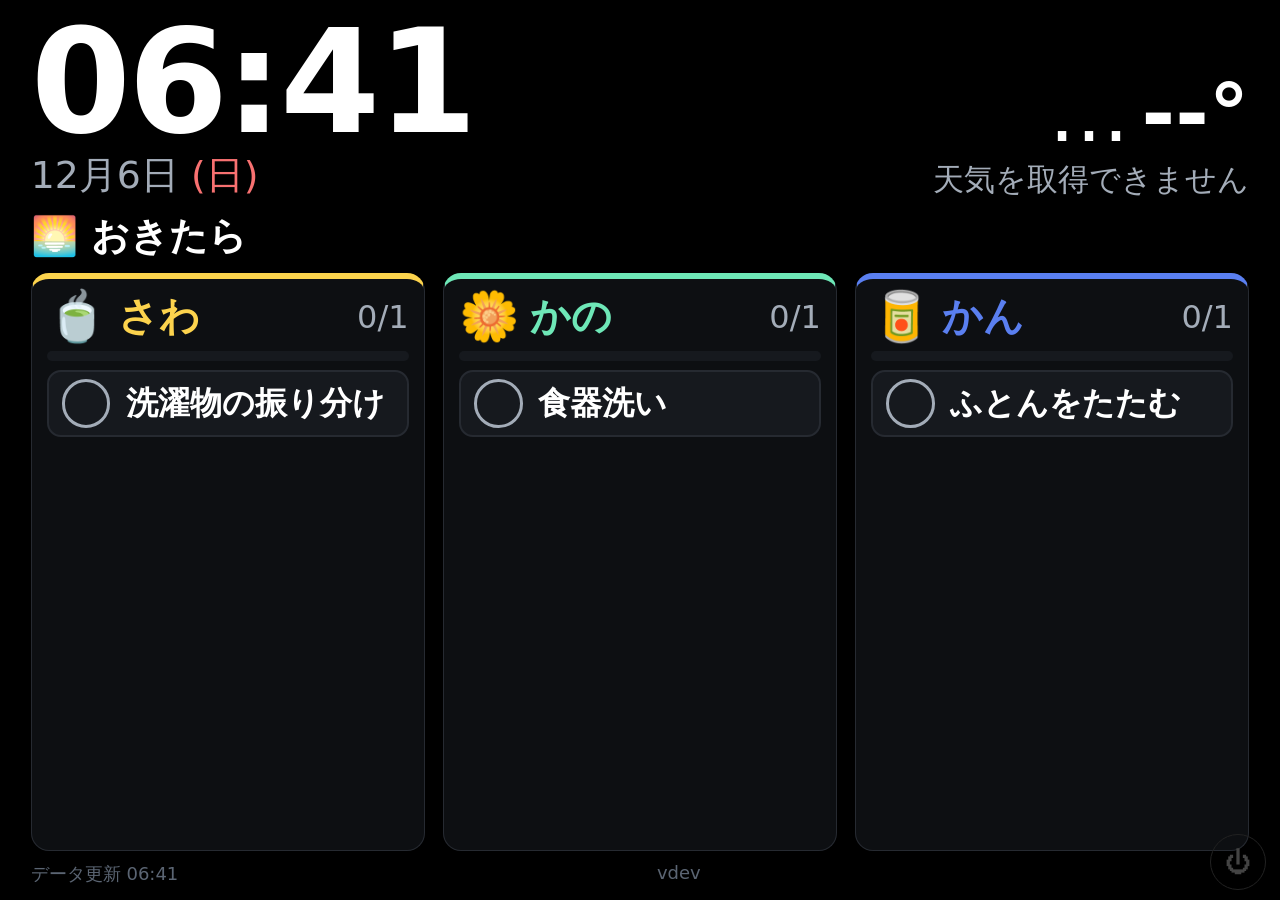
==== index.html @ 6d6b92a8 "傘のお知らせをアラート欄から、服装の目安の右に移す（リストが押し下げられないように） Co-Authored-By: Claude Opus 5.5 <noreply@anthropic.com>" ====
<!DOCTYPE html>
<html lang="ja">
<head>
  <meta charset="UTF-8">
  <meta name="viewport" content="width=device-width, initial-scale=1, maximum-scale=1, user-scalable=no">
  <meta name="theme-color" content="#000000">
  <meta name="build" content="dev">
  <title>Door Dashboard</title>
  <link rel="stylesheet" href="css/style.css?v=dev">
</head>
<body>
  <div id="shift" class="shift">
    <header class="top">
      <div class="clock-block">
        <div id="clock" class="clock">--:--</div>
        <div id="date" class="date">----</div>
      </div>
      <div id="weather" class="weather" aria-live="polite">
        <div class="weather-main">
          <span id="wx-icon" class="wx-icon">…</span>
          <span id="wx-temp" class="wx-temp">--°</span>
          <span id="wx-wear" class="wx-wear" hidden>
            <span id="wx-wear-icon" class="wx-wear-icon"></span>
            <span id="wx-wear-label" class="wx-wear-label"></span>
          </span>
          <span id="wx-umb" class="wx-wear wx-umb" hidden>
            <span class="wx-wear-icon">☂️</span>
            <span id="wx-umb-label" class="wx-wear-label"></span>
          </span>
        </div>
        <div id="wx-sub" class="wx-sub">天気を取得中</div>
      </div>
    </header>

    <div id="alerts" class="alerts"></div>

    <div class="now-title-row">
      <h2 id="now-title">いまやること</h2>
    </div>

    <!-- 子どもごとの列（JSで members から生成） -->
    <main id="columns" class="columns"></main>

    <footer class="foot">
      <span id="status-data">データ: --</span>
      <span id="status-device"></span>
      <span id="status-error" class="status-error"></span>
    </footer>
  </div>

  <!-- 顔スキャン中の小窓（カメラ使用中であることを必ず見せる） -->
  <div id="face-scan" class="face-scan" hidden>
    <video id="face-video" autoplay muted playsinline></video>
    <div id="face-scan-msg">👀 顔を見せてね</div>
  </div>

  <div id="toast" class="toast" hidden></div>

  <!-- 設定（時計を2秒長押しで開く：大人用） -->
  <div id="settings" class="modal" hidden>
    <div class="modal-box">
      <div class="modal-head">
        <h2>設定</h2>
        <button id="settings-close" class="btn">閉じる</button>
      </div>
      <label class="row toggle">
        <input type="checkbox" id="face-enabled">
        <span>顔認識で子どもの列をズーム</span>
      </label>
      <p class="note">顔の特徴データ（数値）はこのタブレットの中だけに保存されます。写真は保存せず、外部にも送信しません。</p>
      <div id="enroll-list" class="enroll-list"></div>
      <div class="enroll-stage" id="enroll-stage" hidden>
        <video id="enroll-video" autoplay muted playsinline></video>
        <div id="enroll-msg" class="enroll-msg"></div>
      </div>
      <div class="row">
        <button id="face-test" class="btn">認識テスト</button>
        <button id="face-clear-all" class="btn danger">顔データを全部消す</button>
      </div>
      <h3>完了通知</h3>
      <p class="note">子どもが自分の列を全部チェックしたら、ntfy アプリに通知します。スマホの ntfy で同じトピック名を購読してください。トピック名はこのタブレットにだけ保存されます（推測されにくい長い名前にする）。</p>
      <div class="row">
        <input id="ntfy-topic" class="text-input" type="text" placeholder="トピック名 または https://…" autocomplete="off" autocapitalize="off" spellcheck="false">
        <button id="ntfy-test" class="btn">テスト送信</button>
      </div>
      <div id="ntfy-msg" class="note"></div>
      <h3>さわの夕ごはん</h3>
      <p class="note">Apps Script（gas/）の Web アプリの URL（https://script.google.com/macros/s/…/exec）。このタブレットにだけ保存されます。</p>
      <div class="row">
        <input id="dinner-url" class="text-input" type="text" placeholder="https://script.google.com/macros/s/…/exec" autocomplete="off" autocapitalize="off" spellcheck="false">
        <button id="dinner-test" class="btn">保存して読み込む</button>
      </div>
      <div id="dinner-msg" class="note"></div>
      <h3>診断ログ</h3>
      <p class="note">画面が止まったときの記録です（新しい順）。止まった後にここを写真で送ってください。</p>
      <pre id="diag-log" class="diag-log"></pre>
    </div>
  </div>

  <button id="face-btn" class="face-btn" aria-label="顔で切り替え" title="顔で切り替え" hidden>👤</button>
  <button id="screen-off" class="screen-off" aria-label="画面オフ" title="画面オフ">⏻</button>

  <script src="js/face.js?v=dev"></script>
  <script src="js/app.js?v=dev"></script>
</body>
</html>
---- css/style.css ----
/* ===== Door Dashboard — dark / high-contrast ===== */
:root {
  --bg: #000000;          /* 純黒：バックライト漏れ・消費電力を低減 */
  --panel: #0d0f12;
  --panel-2: #16191e;
  --line: #262a31;
  --text: #ffffff;
  --text-dim: #a3acb8;
  --amber: #ffb300;
  --cyan: #22d3ee;
  --ok: #34d399;
  --danger: #f87171;
  --warn: #ffb300;
  --info: #22d3ee;
  --accent: #c084fc;
  --muted: #94a3b8;
  --radius: 18px;
  --tap: 84px; /* 指で押しやすい最小高さ */
}

* { box-sizing: border-box; -webkit-tap-highlight-color: transparent; }
[hidden] { display: none !important; }

html, body {
  margin: 0;
  height: 100%;
  background: var(--bg);
  color: var(--text);
  font-family: "Noto Sans JP", "Hiragino Sans", system-ui, sans-serif;
  overflow: hidden;
  user-select: none;
  -webkit-user-select: none;
  -webkit-touch-callout: none;
  touch-action: manipulation; /* ダブルタップ判定の待ちをなくす */
}
/* 設定の入力欄は選択・貼り付けできるようにする */
input, textarea { user-select: text; -webkit-user-select: text; -webkit-touch-callout: default; }

/* 焼き付き防止：JSで数px移動させる */
.shift {
  height: 100%;
  display: flex;
  flex-direction: column;
  padding: 2.2vh 3vw;
  gap: 1.6vh;
  transition: transform 2s ease;
}

/* 夜間減光（Fully非対応端末でもCSSで暗く） */
body.dim .shift { filter: brightness(0.45); }

/* ---------- Header ---------- */
.top {
  display: flex;
  justify-content: space-between;
  align-items: flex-end;
}
.clock {
  font-size: clamp(64px, min(13vw, 20vh), 180px);
  font-weight: 700;
  line-height: 0.95;
  letter-spacing: -0.02em;
  font-variant-numeric: tabular-nums;
}
.date {
  font-size: clamp(20px, 3.4vw, 40px);
  color: var(--text-dim);
  margin-top: 0.6vh;
}
.date .dow-sun { color: var(--danger); }
.date .dow-sat { color: var(--info); }

.weather { text-align: right; }
.weather-main { display: flex; align-items: center; gap: 12px; justify-content: flex-end; }
.wx-icon { font-size: clamp(40px, min(8vw, 11vh), 96px); line-height: 1; }
.wx-temp {
  font-size: clamp(40px, min(8vw, 11vh), 96px);
  font-weight: 700;
  font-variant-numeric: tabular-nums;
}
.wx-wear {
  display: flex; flex-direction: column; align-items: center;
  padding-left: 12px; border-left: 2px solid var(--line);
}
.wx-wear[hidden] { display: none; }
.wx-wear-icon { font-size: clamp(32px, min(6vw, 8vh), 72px); line-height: 1; }
.wx-wear-label { font-size: clamp(14px, 2vw, 22px); color: var(--text-dim); white-space: nowrap; }
.wx-umb .wx-wear-label { color: var(--info); font-weight: 700; }
.wx-sub { font-size: clamp(16px, 2.6vw, 28px); color: var(--text-dim); }
.wx-sub .hi { color: var(--danger); }
.wx-sub .lo { color: var(--info); }

/* ---------- Alerts ---------- */
.alerts { display: flex; flex-direction: column; gap: 1vh; }
.alerts:empty { display: none; }
.alert {
  display: flex;
  align-items: center;
  gap: 14px;
  padding: 1.4vh 2vw;
  border-radius: var(--radius);
  font-size: clamp(20px, 3.4vw, 36px);
  font-weight: 700;
  border: 3px solid;
}
.alert.warn   { border-color: var(--warn);   background: rgba(255,179,0,.14); color: var(--warn); }
.alert.info   { border-color: var(--info);   background: rgba(34,211,238,.12); color: var(--info); }
.alert.danger { border-color: var(--danger); background: rgba(248,113,113,.14); color: var(--danger); }
.alert.pulse { animation: pulse 2s ease-in-out infinite; }
@keyframes pulse { 50% { opacity: .55; } }

/* ---------- Columns (子ども別) ---------- */
.now-title-row h2 { margin: 0; font-size: clamp(22px, 3.6vw, 40px); }

.columns {
  flex: 1;
  min-height: 0;
  display: grid;
  grid-template-columns: repeat(var(--cols, 3), 1fr);
  gap: 1.4vw;
}
.col {
  --c: var(--info);
  background: var(--panel);
  border: 1px solid var(--line);
  border-top: 8px solid var(--c);
  border-radius: var(--radius);
  padding: 1.6vh 1.4vw;
  display: flex;
  flex-direction: column;
  min-height: 0;
  min-width: 0;
}
.col-outings { display: flex; flex-wrap: wrap; gap: .6vh .6vw; margin-bottom: .8vh; }
.outing {
  display: inline-flex;
  align-items: baseline;
  gap: .5vw;
  font-size: clamp(16px, min(2.4vw, 3.2vh), 28px);
  font-weight: 700;
  padding: .3vh .8vw;
  border-radius: 99px;
  border: 2px solid var(--c);
  color: var(--text);
  background: var(--panel-2);
}
.outing-time { color: var(--c); font-variant-numeric: tabular-nums; }
/* さわの夕ごはん：当日朝のダメ押し確認 */
.dinner-ask { margin: 0 0 1vh; padding: 1vh .8vw; border: 2px solid var(--c); border-radius: 12px; background: var(--panel-2); }
.dinner-ask-title { font-size: clamp(18px, min(2.6vw, 3.4vh), 30px); font-weight: 800; margin-bottom: .6vh; }
.dinner-ask-btns { display: flex; flex-direction: column; gap: .5vh; }
.dinner-btn { display: flex; align-items: center; gap: .6vw; white-space: nowrap; font: inherit; font-size: clamp(16px, min(2.2vw, 3vh), 26px); font-weight: 700;
  padding: .6vh .8vw; border-radius: 10px; border: 2px solid var(--text-dim); background: #000; color: var(--text); text-align: left; }
.dinner-btn-icon { font-size: 1.2em; line-height: 1.2; }
.dinner-btn.on { border-color: var(--c); color: var(--c); box-shadow: 0 0 0 2px var(--c) inset; }
.dinner-ask.busy .dinner-btn { opacity: .5; }
.dinner-ask-msg { font-size: clamp(13px, min(1.6vw, 2.2vh), 18px); color: var(--text-dim); margin-top: .4vh; min-height: 1em; }
.col.collapsed .dinner-ask { display: none; }
.col-head { display: flex; align-items: center; gap: 10px; }
.col-icon { font-size: clamp(28px, min(5vw, 7vh), 60px); line-height: 1; }
.col-name { font-size: clamp(22px, min(3.6vw, 5vh), 42px); font-weight: 800; color: var(--c); flex: 1; min-width: 0; }
.progress-text { font-size: clamp(18px, 2.8vw, 32px); color: var(--text-dim); font-variant-numeric: tabular-nums; }

.progress {
  height: 10px;
  background: var(--panel-2);
  border-radius: 99px;
  margin: 1.2vh 0 1.4vh;
  overflow: hidden;
}
.progress-bar {
  height: 100%;
  width: 0;
  background: var(--c);
  border-radius: 99px;
  transition: width .4s ease;
}

.task-list {
  list-style: none;
  margin: 0;
  padding: 0;
  display: flex;
  flex-direction: column;
  gap: 1vh;
  overflow-y: auto;
  flex: 1;
}
.task {
  flex: none;               /* 行が潰れないように（溢れたらスクロール） */
  min-height: var(--tap);
  display: flex;
  align-items: center;
  gap: 1.2vw;
  padding: 1.2vh 1.2vw;
  background: var(--panel-2);
  border: 2px solid var(--line);
  border-radius: 14px;
  cursor: pointer;
  transition: background .2s, border-color .2s, opacity .2s;
}
.task:active { transform: scale(0.98); }
.task.pressed { border-color: var(--c); }
.check {
  flex: none;
  width: clamp(36px, 5vw, 56px);
  height: clamp(36px, 5vw, 56px);
  border-radius: 50%;
  border: 4px solid var(--text-dim);
  display: grid;
  place-items: center;
  font-size: clamp(20px, 3.4vw, 34px);
  font-weight: 900;
  color: transparent;
}
.task-body { flex: 1; min-width: 0; }
.task-title {
  font-size: clamp(18px, min(3vw, 4.4vh), 36px);
  font-weight: 700;
  line-height: 1.25;
  word-break: break-word;
}

.task.done { border-color: transparent; background: transparent; }
.task.done .check { border-color: #555; background: #555; color: #000; }
.task.done .task-title { color: #5c6470; text-decoration: line-through; text-decoration-thickness: 3px; }

.empty, .all-done-msg {
  flex: 1;
  display: grid;
  place-content: center;
  text-align: center;
  color: var(--text-dim);
  font-size: clamp(16px, 2.6vw, 28px);
  gap: 1vh;
}
.empty-icon { font-size: clamp(40px, 7vw, 84px); }

/* 全部できたら列全体をお祝い表示 */
.col.complete { border-color: var(--c); box-shadow: 0 0 0 2px var(--c) inset; }
.col.complete .col-name::after { content: " 🎉"; }

/* ---------- Footer ---------- */
.foot {
  display: flex;
  justify-content: space-between;
  font-size: clamp(12px, 1.6vw, 18px);
  color: #5b6573;
}


/* ---------- 画面オフボタン（右下・控えめ） ---------- */
.screen-off {
  position: fixed;
  right: 14px;
  bottom: 10px;
  width: 56px;
  height: 56px;
  border-radius: 50%;
  border: 1px solid #222;
  background: transparent;
  color: #444;
  font-size: 26px;
  display: grid;
  place-items: center;
  padding: 0;
}
.screen-off:active { color: var(--amber); border-color: var(--amber); }
.foot { padding-right: 70px; }

/* ---------- 高さが低い横長画面（WXGA 1280×800 など）向けの詰め ---------- */
@media (max-height: 900px) and (orientation: landscape) {
  .shift { padding: 1.6vh 2.4vw; gap: 1.2vh; }
  .clock { font-size: 16vh; }
  .date { font-size: 4.2vh; margin-top: 0; }
  .wx-icon, .wx-temp { font-size: 9vh; }
  .wx-sub { font-size: 3.4vh; }
  .alert { padding: .8vh 1.6vw; font-size: 4vh; }
  .now-title-row h2 { font-size: 4.2vh; }
  .col { padding: 1.2vh 1.2vw; border-top-width: 6px; }
  .col-icon { font-size: 5.4vh; }
  .col-name { font-size: 4.4vh; }
  .progress { margin: .8vh 0 1vh; }
  .task-list { gap: .8vh; }
  .task { min-height: 64px; padding: .8vh 1vw; }
  .check { width: 5.4vh; height: 5.4vh; border-width: 3px; font-size: 3.4vh; }
  .task-title { font-size: 3.6vh; line-height: 1.2; }
}

/* ---------- ズーム（1人フォーカス） ---------- */
.col-head { cursor: pointer; }
.columns.focusing { transition: grid-template-columns .3s ease; }
.col.collapsed {
  cursor: pointer;
  padding: 1.6vh .6vw;
  align-items: center;
  justify-content: flex-start;
}
.col.collapsed .col-head { flex-direction: column; gap: 1vh; }
.col.collapsed .col-name,
.col.collapsed .task-list,
.col.collapsed .empty,
.col.collapsed .progress { display: none; }
.col.collapsed .col-icon { font-size: clamp(40px, 6vh, 64px); }
.col.focused .task-title { font-size: clamp(26px, min(4.4vw, 6vh), 56px); }
.col.focused .check { width: clamp(44px, 7vh, 72px); height: clamp(44px, 7vh, 72px); }

/* ---------- 顔スキャン小窓 ---------- */
.face-scan {
  position: fixed;
  right: 20px;
  bottom: 80px;
  width: 240px;
  background: #000;
  border: 3px solid var(--cyan);
  border-radius: 16px;
  overflow: hidden;
  z-index: 20;
  text-align: center;
}
.face-scan video { width: 100%; display: block; transform: scaleX(-1); }
#face-scan-msg { padding: 8px; font-size: 20px; font-weight: 700; color: var(--cyan); }

.face-btn {
  position: fixed;
  right: 80px;
  bottom: 10px;
  width: 56px;
  height: 56px;
  border-radius: 50%;
  border: 1px solid #222;
  background: transparent;
  color: #666;
  font-size: 26px;
  padding: 0;
}
.face-btn:active { border-color: var(--cyan); }
body.face-on .foot { padding-right: 140px; }

/* ---------- トースト ---------- */
.toast {
  position: fixed;
  left: 50%;
  top: 40%;
  transform: translate(-50%, -50%);
  background: #111;
  border: 4px solid var(--c, var(--amber));
  color: var(--text);
  font-size: clamp(28px, 5vw, 64px);
  font-weight: 800;
  padding: 3vh 4vw;
  border-radius: 24px;
  z-index: 30;
  box-shadow: 0 10px 60px rgba(0,0,0,.8);
  pointer-events: none;
  animation: pop .25s ease-out;
}
@keyframes pop { from { transform: translate(-50%, -50%) scale(.85); opacity: 0; } }

/* ---------- 全部できた！エフェクト ---------- */
.celebrate { position: fixed; inset: 0; z-index: 35; pointer-events: none; overflow: hidden; }
.confetti { position: absolute; width: 16px; height: 24px; border-radius: 3px; } /* will-change は付けない（レイヤーが増えて重い） */
.celebrate-msg {
  position: absolute;
  left: 50%;
  top: 45%;
  transform: translate(-50%, -50%);
  text-align: center;
  padding: 3vh 5vw;
  border-radius: 28px;
  background: rgba(0,0,0,.82);
  border: 6px solid var(--c);
  animation: cheer 3.2s ease-out forwards;
  white-space: nowrap;
}
.celebrate-big { font-size: clamp(40px, 8vw, 110px); font-weight: 900; color: #fff; line-height: 1.1; }
.celebrate-name { font-size: clamp(26px, 4.4vw, 60px); font-weight: 800; color: var(--c); margin-top: 1vh; }
@keyframes cheer {
  0%   { transform: translate(-50%, -50%) scale(.3); opacity: 0; }
  12%  { transform: translate(-50%, -50%) scale(1.15); opacity: 1; }
  20%  { transform: translate(-50%, -50%) scale(.95); }
  28%  { transform: translate(-50%, -50%) scale(1); }
  80%  { transform: translate(-50%, -50%) scale(1); opacity: 1; }
  100% { transform: translate(-50%, -50%) scale(.9); opacity: 0; }
}
.col.just-done { animation: glow 1.6s ease-out; }
@keyframes glow {
  0%, 100% { background: var(--panel); }
  30%      { background: #1f2a1f; }
}

/* ---------- 設定モーダル ---------- */
.modal {
  position: fixed;
  inset: 0;
  background: rgba(0,0,0,.85);
  display: grid;
  place-items: center;
  z-index: 40;
}
.modal-box {
  width: min(720px, 92vw);
  max-height: 92vh;
  overflow-y: auto;
  background: var(--panel);
  border: 1px solid var(--line);
  border-radius: 20px;
  padding: 24px 28px;
  font-size: 20px;
}
.modal-head { display: flex; justify-content: space-between; align-items: center; }
.modal-head h2 { margin: 0; }
.row { display: flex; gap: 12px; align-items: center; margin: 16px 0; flex-wrap: wrap; }
.toggle input { width: 32px; height: 32px; accent-color: var(--cyan); }
.note { color: var(--text-dim); font-size: 16px; margin: 4px 0 12px; }
.text-input {
  font: inherit;
  font-size: 18px;
  flex: 1;
  min-width: 240px;
  padding: 10px 14px;
  border-radius: 12px;
  border: 2px solid var(--line);
  background: #000;
  color: var(--text);
}
.btn {
  font: inherit;
  font-size: 18px;
  padding: 10px 18px;
  border-radius: 12px;
  border: 2px solid var(--line);
  background: var(--panel-2);
  color: var(--text);
}
.btn:active { border-color: var(--cyan); }
.btn.primary { border-color: var(--cyan); color: var(--cyan); }
.btn.danger { border-color: var(--danger); color: var(--danger); }
.btn:disabled { opacity: .4; }
.enroll-list { display: flex; flex-direction: column; gap: 10px; }
.enroll-item {
  display: flex;
  align-items: center;
  gap: 12px;
  padding: 10px 14px;
  background: var(--panel-2);
  border-radius: 12px;
  border-left: 6px solid var(--c);
}
.enroll-item .who { flex: 1; font-weight: 700; }
.enroll-item .cnt { color: var(--text-dim); font-size: 16px; }
.enroll-stage { margin-top: 14px; text-align: center; }
.enroll-stage video { width: 100%; max-width: 420px; border-radius: 14px; transform: scaleX(-1); background: #000; }
.enroll-msg { font-size: 24px; font-weight: 700; color: var(--cyan); margin-top: 8px; }

/* ---------- 自動フィット（溢れた列だけ詰める） ---------- */
.col.fit-1 .task { min-height: 0; padding-top: .9vh; padding-bottom: .9vh; }
.col.fit-1 .task-list { gap: .8vh; }
.col.fit-2 .task-title { font-size: clamp(16px, min(2.6vw, 3.4vh), 30px); }
.col.fit-2 .check { width: clamp(30px, 4.4vh, 48px); height: clamp(30px, 4.4vh, 48px); border-width: 3px; }
.col.fit-2 .task { padding-top: .6vh; padding-bottom: .6vh; }
.col.fit-2 .task-list { gap: .6vh; }
.col.fit-3 .task-title { font-size: clamp(14px, min(2.2vw, 2.9vh), 26px); line-height: 1.15; }
.col.fit-3 .check { width: clamp(26px, 3.8vh, 40px); height: clamp(26px, 3.8vh, 40px); font-size: 2.4vh; }
.col.fit-3 .task { padding-top: .4vh; padding-bottom: .4vh; gap: .8vw; }
.col.fit-3 .task-list { gap: .5vh; }
.col.fit-4 .col-outings { margin-bottom: .3vh; gap: .4vh .4vw; }
.col.fit-4 .outing { font-size: clamp(13px, min(1.8vw, 2.4vh), 20px); padding: .1vh .6vw; border-width: 1px; }
.col.fit-4 .col-icon { font-size: clamp(22px, 4vh, 40px); }
.col.fit-4 .col-name { font-size: clamp(18px, 3.6vh, 32px); }
.col.fit-4 .progress { margin: .6vh 0 .8vh; }
.col.fit-5 .task-list { display: grid; grid-template-columns: 1fr 1fr; align-content: start; gap: .5vh .5vw; }
.col.fit-5 .task { gap: .5vw; padding-left: .6vw; padding-right: .6vw; }
.col.fit-5 .task-title { font-size: clamp(13px, min(1.6vw, 2.5vh), 22px); }

.status-error { color: var(--danger); font-weight: 700; }
.col.collapsed .col-outings { display: none; }

.diag-log {
  max-height: 40vh; overflow: auto; margin: 0;
  padding: 12px; background: #111; border: 1px solid var(--line); border-radius: 10px;
  font-size: 16px; line-height: 1.5; color: var(--text-dim); white-space: pre-wrap;
}

/* 試し表示（?ui=next）：時間帯ごとの小見出し */
.task-group {
  list-style: none;
  font-size: clamp(14px, min(2vw, 2.6vh), 24px);
  font-weight: 700;
  color: var(--c);
  padding: .4vh .2vw 0;
  border-bottom: 1px solid var(--line);
}
.task-group:not(:first-child) { margin-top: .8vh; }
.col.fit-5 .task-list .task-group { grid-column: 1 / -1; }
/* 試し表示：カードをやめて区切り線の1列リストにする（2列に割らない） */
.ui-next .task-list { gap: 0; }
.ui-next .task {
  background: transparent;
  border: 0;
  border-bottom: 1px solid var(--line);
  border-radius: 10px;
  padding-left: .4vw; padding-right: .4vw;
}
.ui-next .task:last-child { border-bottom-color: transparent; }
.ui-next .task.pressed { background: var(--panel-2); }
.ui-next .check { border-color: var(--c); }
.ui-next .task.done .check { background: var(--c); border-color: var(--c); }
.ui-next .task-title { font-feature-settings: "palt"; }
.ui-next .task-group { border-bottom: 0; padding-bottom: 0; display: flex; justify-content: space-between; gap: 8px; }
.group-count { color: var(--text-dim); font-variant-numeric: tabular-nums; }
/* 終わった区切り：テーマカラーの帯で「できた！」 */
.task-group.complete {
  background: var(--c); color: #000; border-radius: 10px;
  padding: .5vh .8vw; cursor: pointer;
}
.task-group.complete .group-count { color: #000; font-weight: 900; }
.ui-next .col.fit-4 .task-group { font-size: clamp(13px, min(1.7vw, 2.2vh), 20px); }
.ui-next .col.fit-4 .task-group:not(:first-child) { margin-top: .4vh; }
.ui-next .col.fit-5 .task { padding-top: 0; padding-bottom: 0; }
.ui-next .col.fit-5 .task-list { display: flex; }
.ui-next .col.fit-5 .task-title { font-size: clamp(12px, min(1.8vw, 2.3vh), 22px); line-height: 1.1; }
.ui-next .col.fit-5 .check { width: clamp(20px, 2.8vh, 30px); height: clamp(20px, 2.8vh, 30px); border-width: 3px; font-size: 1.8vh; }
.ui-next .col.fit-5 .task { min-height: 0; gap: .6vw; }
.ui-next .col.fit-5 .task-group { font-size: clamp(12px, min(1.5vw, 2vh), 18px); padding-top: 0; }
.ui-next .col.fit-5 .progress { margin: .3vh 0 .4vh; height: 6px; }
.ui-next .col.fit-5 .task-group:not(:first-child) { margin-top: .2vh; }
.ui-next .col.fit-5 .col-outings { margin-bottom: .1vh; }
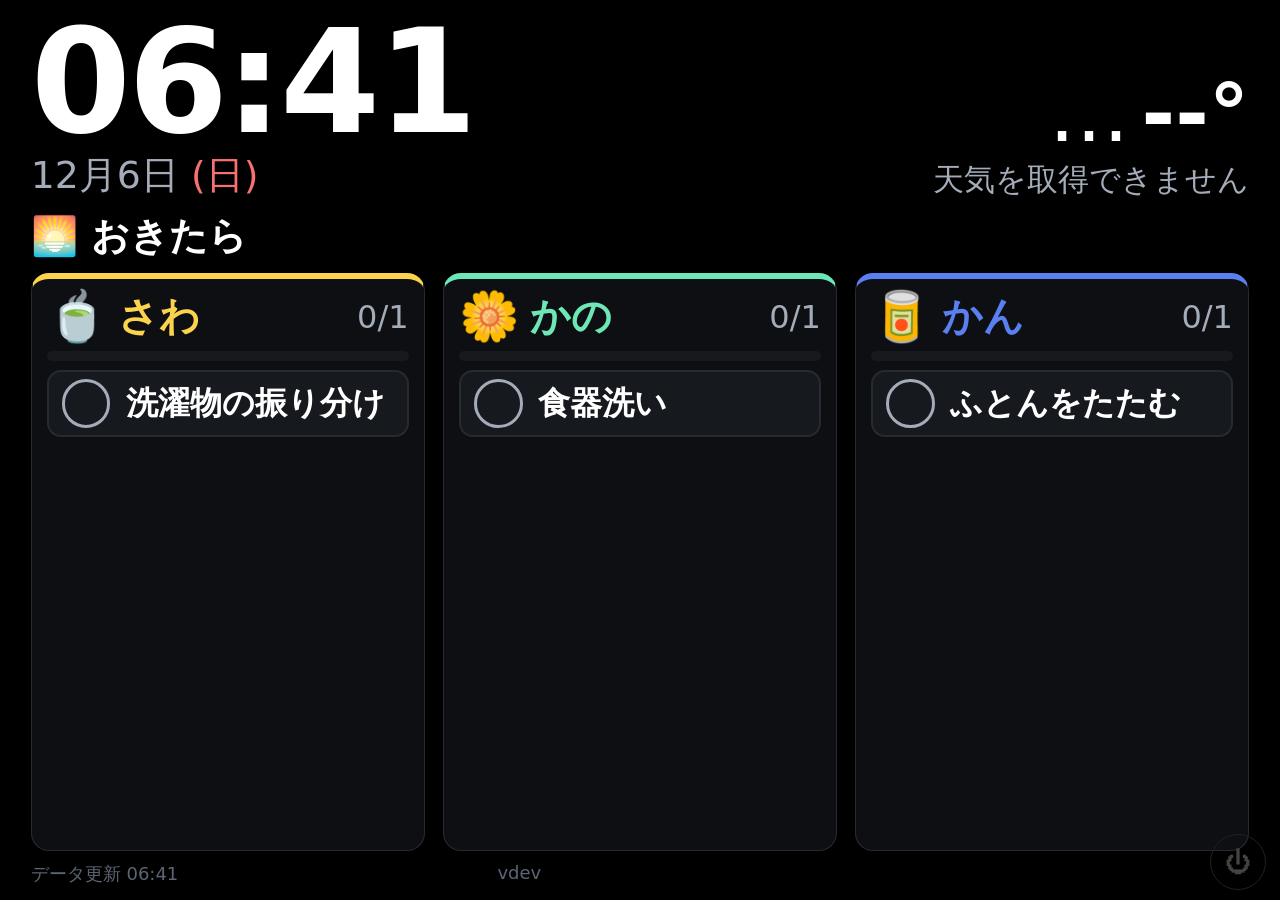
==== commit 26f634f6: "アラート欄をなくす（ゴミの日は各自のタスクにある。バッテリー低下・データ読込失敗は画面下の赤字へ） Co-Authored-By: Claude Opus 5.5 <noreply@anthropic" ====
--- a/index.html
+++ b/index.html
@@ -32,7 +32,6 @@
       </div>
     </header>
 
-    <div id="alerts" class="alerts"></div>
 
     <div class="now-title-row">
       <h2 id="now-title">いまやること</h2>
@@ -44,6 +43,7 @@
     <footer class="foot">
       <span id="status-data">データ: --</span>
       <span id="status-device"></span>
+      <span id="status-warn" class="status-error"></span>
       <span id="status-error" class="status-error"></span>
     </footer>
   </div>
--- a/css/style.css
+++ b/css/style.css
@@ -90,25 +90,6 @@
 .wx-sub .hi { color: var(--danger); }
 .wx-sub .lo { color: var(--info); }
 
-/* ---------- Alerts ---------- */
-.alerts { display: flex; flex-direction: column; gap: 1vh; }
-.alerts:empty { display: none; }
-.alert {
-  display: flex;
-  align-items: center;
-  gap: 14px;
-  padding: 1.4vh 2vw;
-  border-radius: var(--radius);
-  font-size: clamp(20px, 3.4vw, 36px);
-  font-weight: 700;
-  border: 3px solid;
-}
-.alert.warn   { border-color: var(--warn);   background: rgba(255,179,0,.14); color: var(--warn); }
-.alert.info   { border-color: var(--info);   background: rgba(34,211,238,.12); color: var(--info); }
-.alert.danger { border-color: var(--danger); background: rgba(248,113,113,.14); color: var(--danger); }
-.alert.pulse { animation: pulse 2s ease-in-out infinite; }
-@keyframes pulse { 50% { opacity: .55; } }
-
 /* ---------- Columns (子ども別) ---------- */
 .now-title-row h2 { margin: 0; font-size: clamp(22px, 3.6vw, 40px); }
 
@@ -275,7 +256,6 @@
   .date { font-size: 4.2vh; margin-top: 0; }
   .wx-icon, .wx-temp { font-size: 9vh; }
   .wx-sub { font-size: 3.4vh; }
-  .alert { padding: .8vh 1.6vw; font-size: 4vh; }
   .now-title-row h2 { font-size: 4.2vh; }
   .col { padding: 1.2vh 1.2vw; border-top-width: 6px; }
   .col-icon { font-size: 5.4vh; }
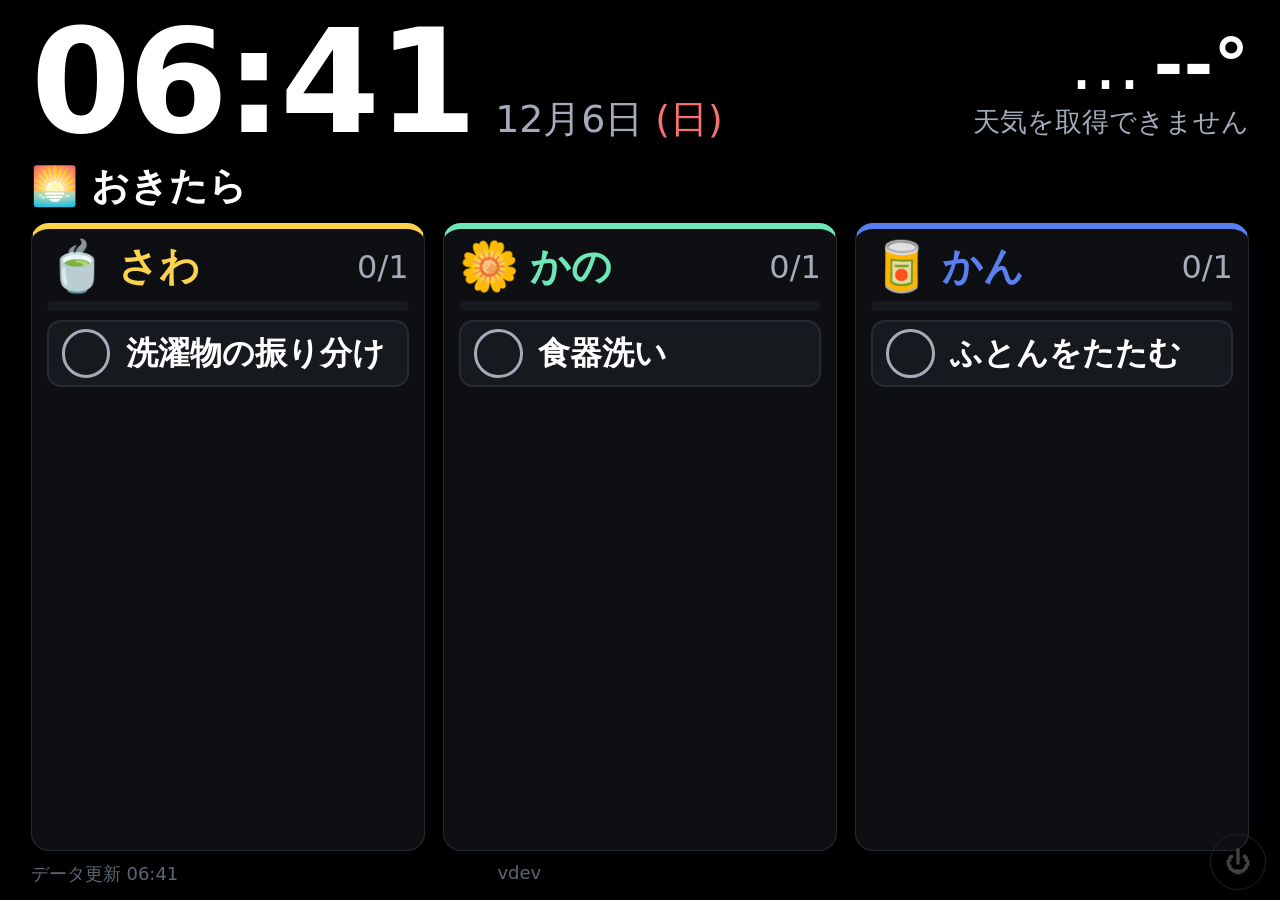
==== commit 4a7a7bc3: "傘の表示からパーセンテージを外す（「かさ」だけ） Co-Authored-By: Claude Opus 5.5 <noreply@anthropic.com>" ====
--- a/index.html
+++ b/index.html
@@ -25,7 +25,7 @@
           </span>
           <span id="wx-umb" class="wx-wear wx-umb" hidden>
             <span class="wx-wear-icon">☂️</span>
-            <span id="wx-umb-label" class="wx-wear-label"></span>
+            <span id="wx-umb-label" class="wx-wear-label">かさ</span>
           </span>
         </div>
         <div id="wx-sub" class="wx-sub">天気を取得中</div>
--- a/css/style.css
+++ b/css/style.css
@@ -51,12 +51,18 @@
 
 /* ---------- Header ---------- */
 .top {
-  display: flex;
-  justify-content: space-between;
-  align-items: flex-end;
-}
+  /* ヘッダーの高さは時計1行ぶんで固定。日付・天気もこの中に収める */
+  --clock-size: clamp(64px, min(13vw, 20vh), 180px);
+  flex: none;
+  height: calc(var(--clock-size) * 0.95);
+  display: flex;
+  align-items: center;
+  gap: 2vw;
+  overflow: hidden;
+}
+.clock-block { display: flex; align-items: baseline; gap: 1.6vw; white-space: nowrap; }
 .clock {
-  font-size: clamp(64px, min(13vw, 20vh), 180px);
+  font-size: var(--clock-size);
   font-weight: 700;
   line-height: 0.95;
   letter-spacing: -0.02em;
@@ -65,12 +71,16 @@
 .date {
   font-size: clamp(20px, 3.4vw, 40px);
   color: var(--text-dim);
-  margin-top: 0.6vh;
 }
 .date .dow-sun { color: var(--danger); }
 .date .dow-sat { color: var(--info); }
 
-.weather { text-align: right; }
+.weather {
+  margin-left: auto;
+  height: 100%;
+  display: flex; flex-direction: column; justify-content: center; align-items: flex-end;
+  text-align: right;
+}
 .weather-main { display: flex; align-items: center; gap: 12px; justify-content: flex-end; }
 .wx-icon { font-size: clamp(40px, min(8vw, 11vh), 96px); line-height: 1; }
 .wx-temp {
@@ -252,10 +262,12 @@
 /* ---------- 高さが低い横長画面（WXGA 1280×800 など）向けの詰め ---------- */
 @media (max-height: 900px) and (orientation: landscape) {
   .shift { padding: 1.6vh 2.4vw; gap: 1.2vh; }
-  .clock { font-size: 16vh; }
-  .date { font-size: 4.2vh; margin-top: 0; }
-  .wx-icon, .wx-temp { font-size: 9vh; }
-  .wx-sub { font-size: 3.4vh; }
+  .top { --clock-size: 16vh; }
+  .date { font-size: 4.2vh; }
+  .wx-icon, .wx-temp { font-size: 8vh; line-height: 1.1; }
+  .wx-wear-icon { font-size: 6.4vh; }
+  .wx-wear-label { font-size: 2.4vh; }
+  .wx-sub { font-size: 3vh; }
   .now-title-row h2 { font-size: 4.2vh; }
   .col { padding: 1.2vh 1.2vw; border-top-width: 6px; }
   .col-icon { font-size: 5.4vh; }
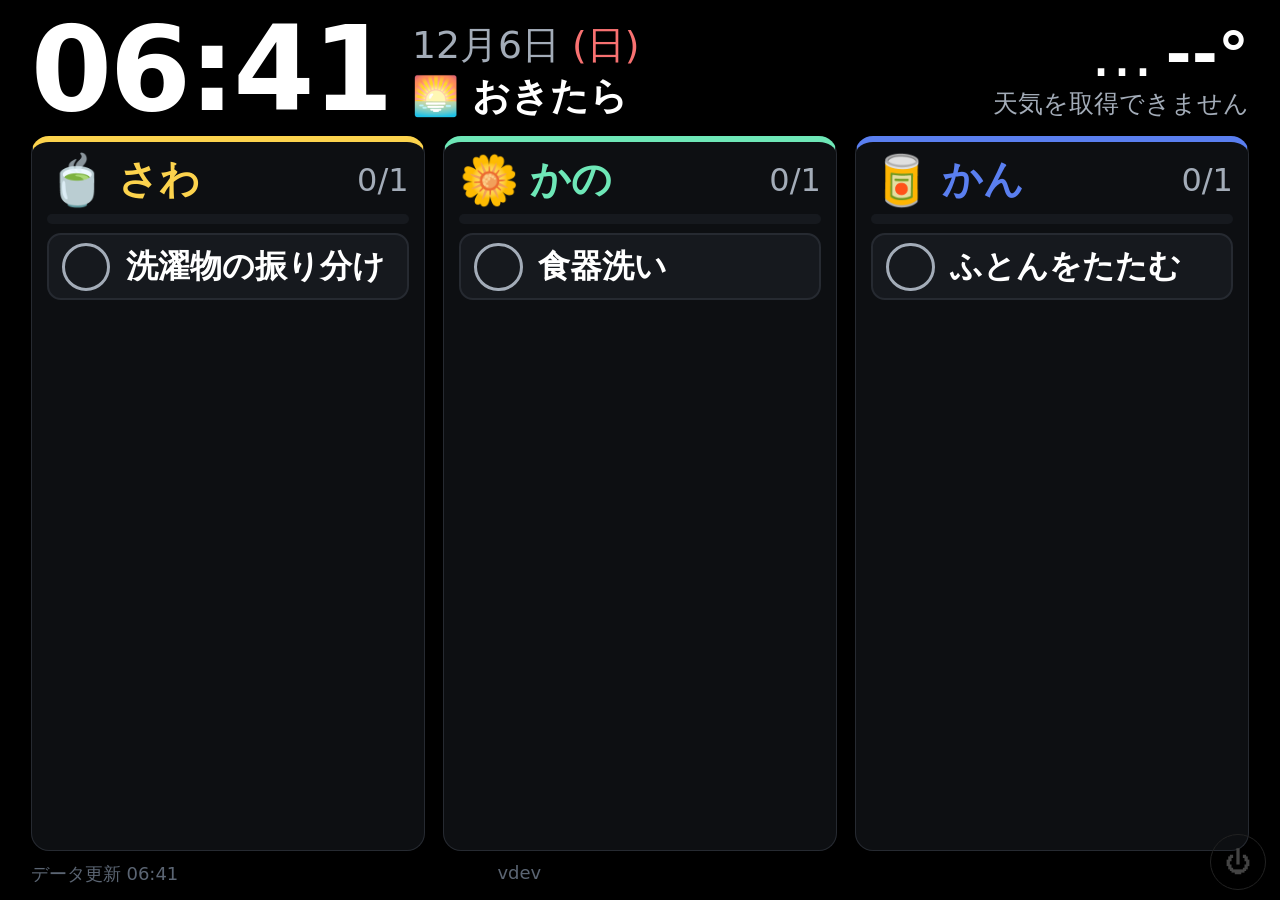
==== commit b583c23b: "時間帯の見出しをヘッダーへ（時計を小さく）／傘は「かさ いる・いらない」を常に表示 Co-Authored-By: Claude Opus 5.5 <noreply@anthropic.com>" ====
--- a/index.html
+++ b/index.html
@@ -13,7 +13,10 @@
     <header class="top">
       <div class="clock-block">
         <div id="clock" class="clock">--:--</div>
-        <div id="date" class="date">----</div>
+        <div class="clock-side">
+          <div id="date" class="date">----</div>
+          <h2 id="now-title" class="now-title">いまやること</h2>
+        </div>
       </div>
       <div id="weather" class="weather" aria-live="polite">
         <div class="weather-main">
@@ -24,8 +27,8 @@
             <span id="wx-wear-label" class="wx-wear-label"></span>
           </span>
           <span id="wx-umb" class="wx-wear wx-umb" hidden>
-            <span class="wx-wear-icon">☂️</span>
-            <span id="wx-umb-label" class="wx-wear-label">かさ</span>
+            <span id="wx-umb-icon" class="wx-wear-icon">☂️</span>
+            <span id="wx-umb-label" class="wx-wear-label">かさ いる</span>
           </span>
         </div>
         <div id="wx-sub" class="wx-sub">天気を取得中</div>
@@ -33,9 +36,6 @@
     </header>
 
 
-    <div class="now-title-row">
-      <h2 id="now-title">いまやること</h2>
-    </div>
 
     <!-- 子どもごとの列（JSで members から生成） -->
     <main id="columns" class="columns"></main>
--- a/css/style.css
+++ b/css/style.css
@@ -52,7 +52,7 @@
 /* ---------- Header ---------- */
 .top {
   /* ヘッダーの高さは時計1行ぶんで固定。日付・天気もこの中に収める */
-  --clock-size: clamp(64px, min(13vw, 20vh), 180px);
+  --clock-size: clamp(56px, min(11vw, 16vh), 150px);
   flex: none;
   height: calc(var(--clock-size) * 0.95);
   display: flex;
@@ -60,7 +60,8 @@
   gap: 2vw;
   overflow: hidden;
 }
-.clock-block { display: flex; align-items: baseline; gap: 1.6vw; white-space: nowrap; }
+.clock-block { display: flex; align-items: center; gap: 1.6vw; white-space: nowrap; }
+.clock-side { display: flex; flex-direction: column; justify-content: center; gap: .4vh; }
 .clock {
   font-size: var(--clock-size);
   font-weight: 700;
@@ -95,13 +96,13 @@
 .wx-wear[hidden] { display: none; }
 .wx-wear-icon { font-size: clamp(32px, min(6vw, 8vh), 72px); line-height: 1; }
 .wx-wear-label { font-size: clamp(14px, 2vw, 22px); color: var(--text-dim); white-space: nowrap; }
-.wx-umb .wx-wear-label { color: var(--info); font-weight: 700; }
+.wx-umb.need .wx-wear-label { color: var(--info); font-weight: 700; }
 .wx-sub { font-size: clamp(16px, 2.6vw, 28px); color: var(--text-dim); }
 .wx-sub .hi { color: var(--danger); }
 .wx-sub .lo { color: var(--info); }
 
 /* ---------- Columns (子ども別) ---------- */
-.now-title-row h2 { margin: 0; font-size: clamp(22px, 3.6vw, 40px); }
+.now-title { margin: 0; font-size: clamp(22px, 3.6vw, 40px); line-height: 1.15; }
 
 .columns {
   flex: 1;
@@ -262,13 +263,13 @@
 /* ---------- 高さが低い横長画面（WXGA 1280×800 など）向けの詰め ---------- */
 @media (max-height: 900px) and (orientation: landscape) {
   .shift { padding: 1.6vh 2.4vw; gap: 1.2vh; }
-  .top { --clock-size: 16vh; }
+  .top { --clock-size: 13vh; }
   .date { font-size: 4.2vh; }
-  .wx-icon, .wx-temp { font-size: 8vh; line-height: 1.1; }
-  .wx-wear-icon { font-size: 6.4vh; }
-  .wx-wear-label { font-size: 2.4vh; }
-  .wx-sub { font-size: 3vh; }
-  .now-title-row h2 { font-size: 4.2vh; }
+  .wx-icon, .wx-temp { font-size: 7vh; line-height: 1.1; }
+  .wx-wear-icon { font-size: 5.6vh; }
+  .wx-wear-label { font-size: 2.3vh; }
+  .wx-sub { font-size: 2.8vh; line-height: 1.2; }
+  .now-title { font-size: 4.2vh; }
   .col { padding: 1.2vh 1.2vw; border-top-width: 6px; }
   .col-icon { font-size: 5.4vh; }
   .col-name { font-size: 4.4vh; }
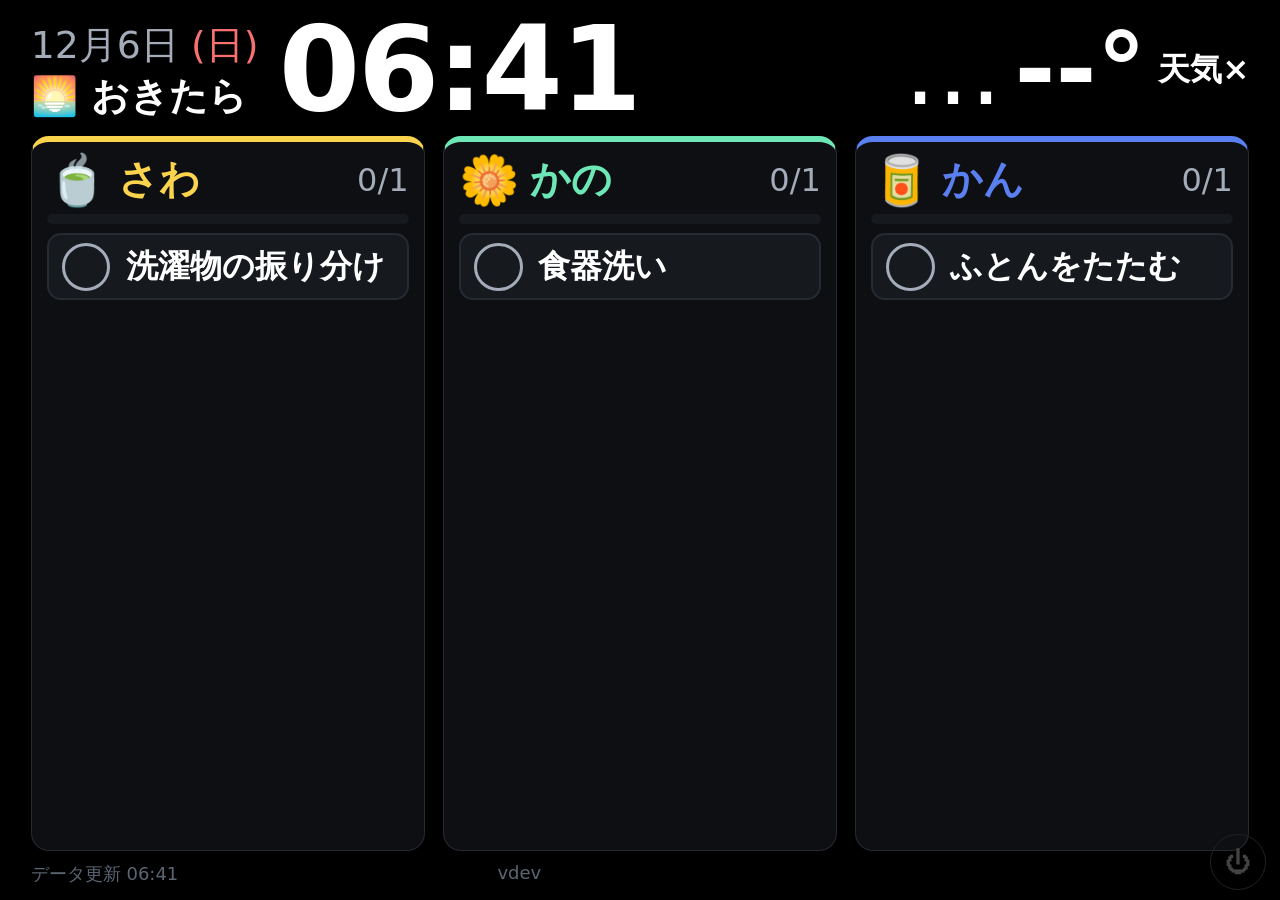
==== commit fe9341f3: "天気をヘッダーいっぱいに（最高・最低は気温の右に縦並び）／1文字だけはみ出すタスク名は少し縮めて1行に／かんは小3までの漢字 Co-Authored-By: Claude Opus 5.5 <nore" ====
--- a/index.html
+++ b/index.html
@@ -22,6 +22,7 @@
         <div class="weather-main">
           <span id="wx-icon" class="wx-icon">…</span>
           <span id="wx-temp" class="wx-temp">--°</span>
+          <span id="wx-sub" class="wx-sub">…</span>
           <span id="wx-wear" class="wx-wear" hidden>
             <span id="wx-wear-icon" class="wx-wear-icon"></span>
             <span id="wx-wear-label" class="wx-wear-label"></span>
@@ -31,7 +32,6 @@
             <span id="wx-umb-label" class="wx-wear-label">かさ いる</span>
           </span>
         </div>
-        <div id="wx-sub" class="wx-sub">天気を取得中</div>
       </div>
     </header>
 
--- a/css/style.css
+++ b/css/style.css
@@ -61,7 +61,7 @@
   overflow: hidden;
 }
 .clock-block { display: flex; align-items: center; gap: 1.6vw; white-space: nowrap; }
-.clock-side { display: flex; flex-direction: column; justify-content: center; gap: .4vh; }
+.clock-side { order: -1; display: flex; flex-direction: column; justify-content: center; gap: .4vh; } /* 日付・見出しを時計の左に */
 .clock {
   font-size: var(--clock-size);
   font-weight: 700;
@@ -97,7 +97,7 @@
 .wx-wear-icon { font-size: clamp(32px, min(6vw, 8vh), 72px); line-height: 1; }
 .wx-wear-label { font-size: clamp(14px, 2vw, 22px); color: var(--text-dim); white-space: nowrap; }
 .wx-umb.need .wx-wear-label { color: var(--info); font-weight: 700; }
-.wx-sub { font-size: clamp(16px, 2.6vw, 28px); color: var(--text-dim); }
+.wx-sub { display: flex; flex-direction: column; font-size: clamp(16px, 2.6vw, 28px); line-height: 1.15; font-weight: 700; }
 .wx-sub .hi { color: var(--danger); }
 .wx-sub .lo { color: var(--info); }
 
@@ -210,6 +210,7 @@
   font-size: clamp(18px, min(3vw, 4.4vh), 36px);
   font-weight: 700;
   line-height: 1.25;
+  font-feature-settings: "palt"; /* 「・」などの約物を詰めて、1行に入る文字を増やす */
   word-break: break-word;
 }
 
@@ -265,10 +266,10 @@
   .shift { padding: 1.6vh 2.4vw; gap: 1.2vh; }
   .top { --clock-size: 13vh; }
   .date { font-size: 4.2vh; }
-  .wx-icon, .wx-temp { font-size: 7vh; line-height: 1.1; }
-  .wx-wear-icon { font-size: 5.6vh; }
-  .wx-wear-label { font-size: 2.3vh; }
-  .wx-sub { font-size: 2.8vh; line-height: 1.2; }
+  .wx-icon, .wx-temp { font-size: 11vh; line-height: 1; }
+  .wx-wear-icon { font-size: 7vh; }
+  .wx-wear-label { font-size: 2.6vh; }
+  .wx-sub { font-size: 3.6vh; }
   .now-title { font-size: 4.2vh; }
   .col { padding: 1.2vh 1.2vw; border-top-width: 6px; }
   .col-icon { font-size: 5.4vh; }
